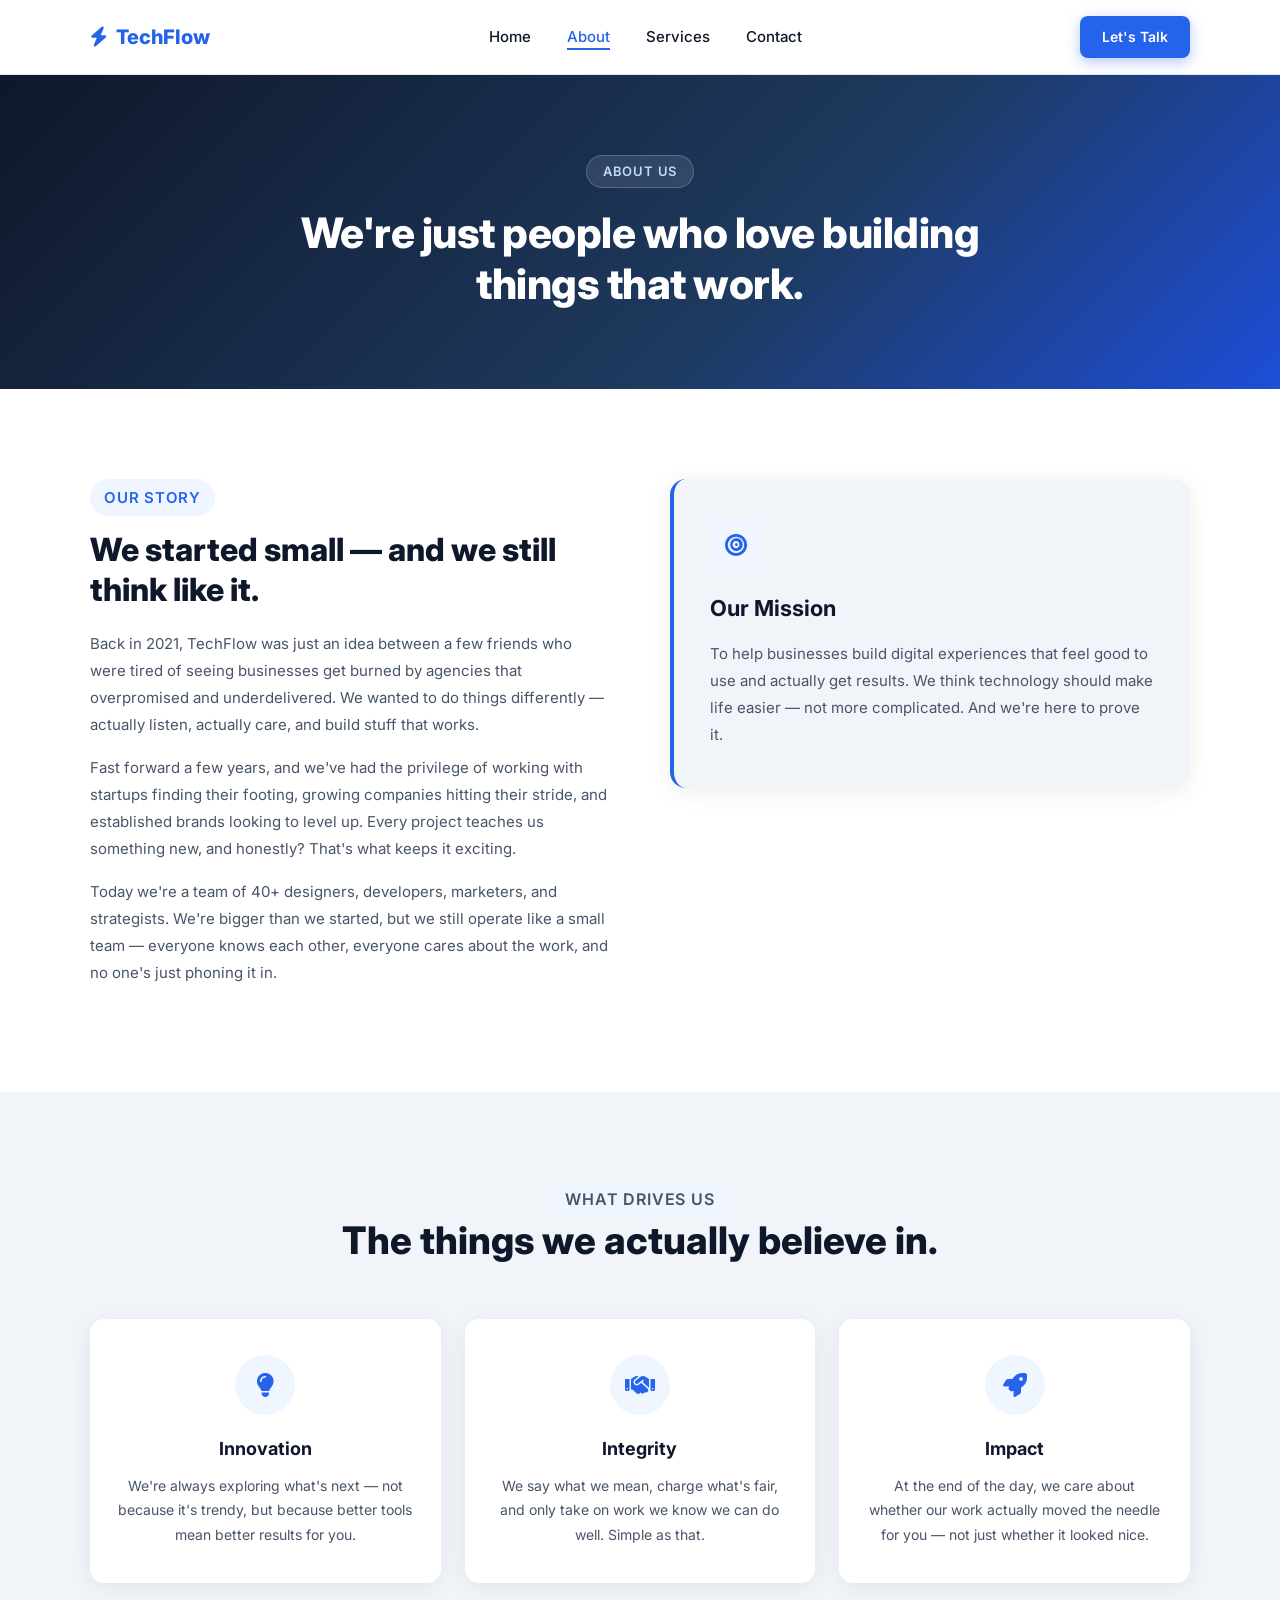
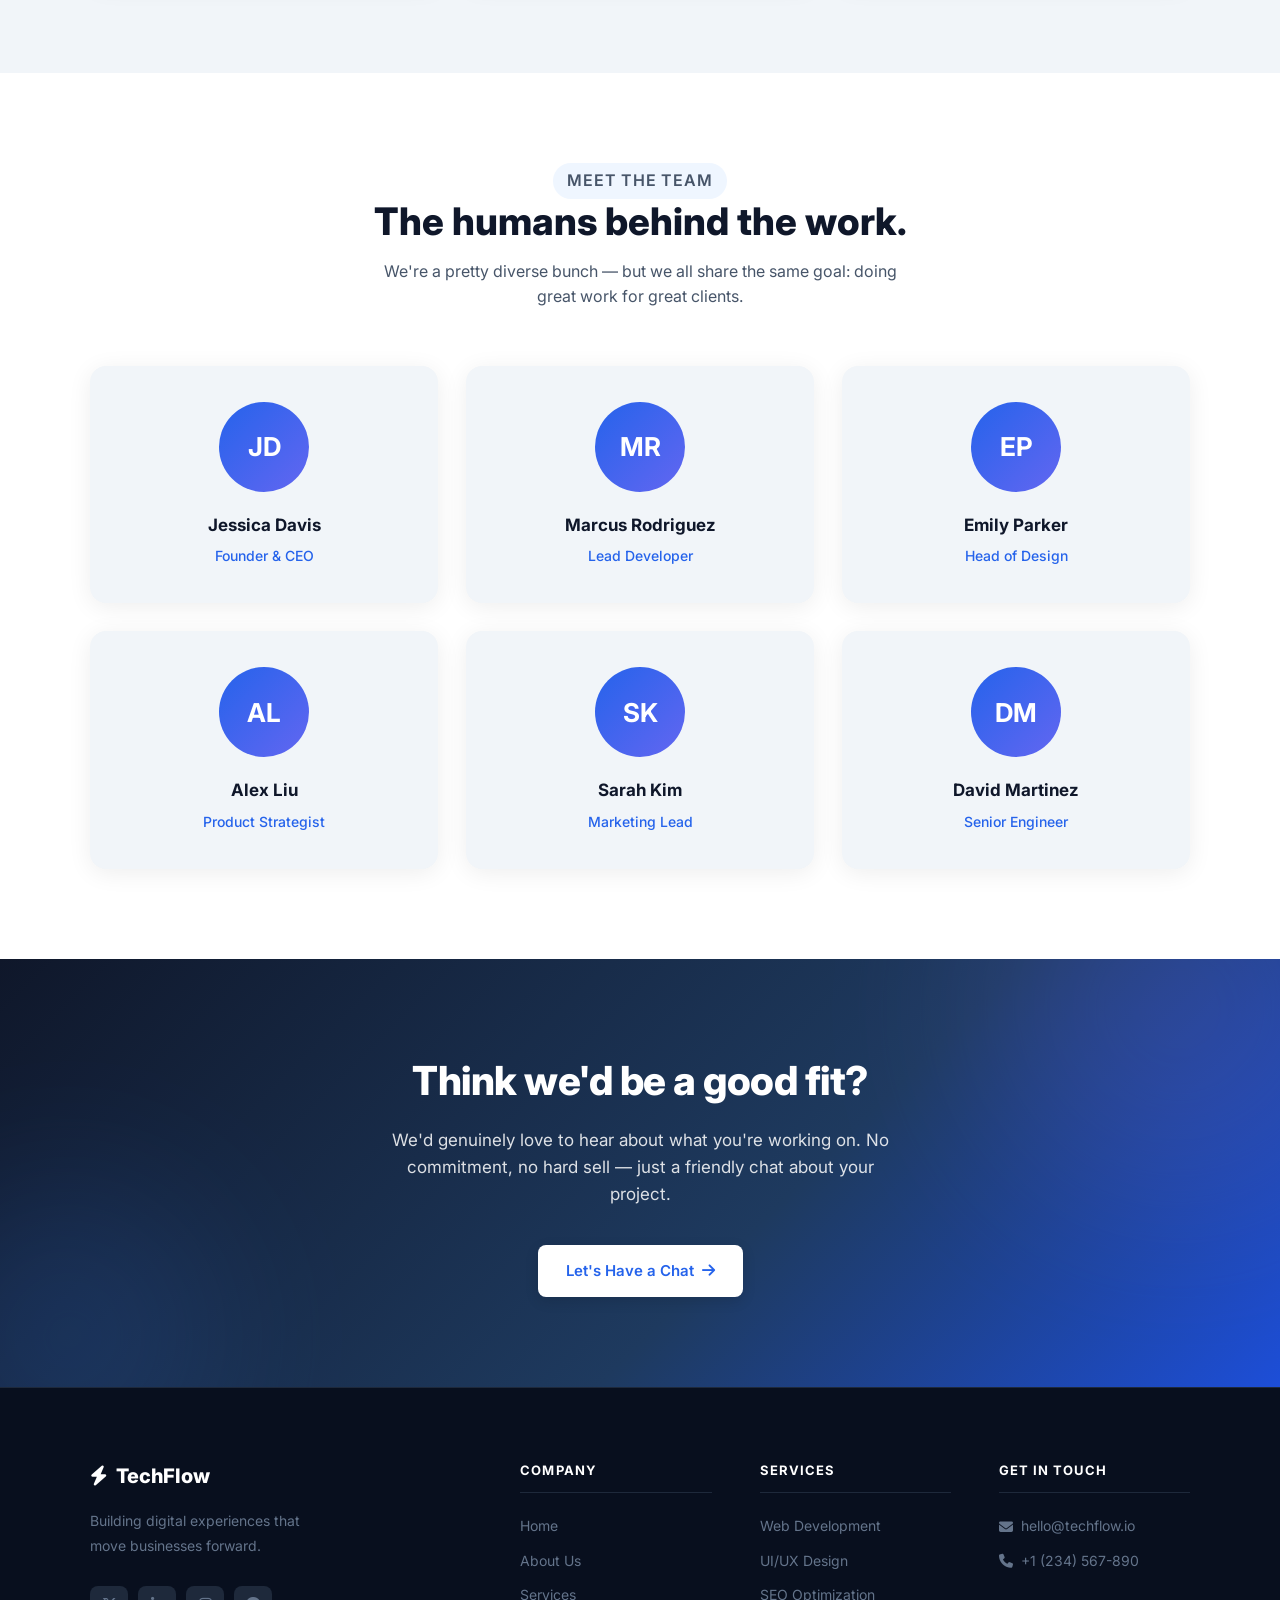
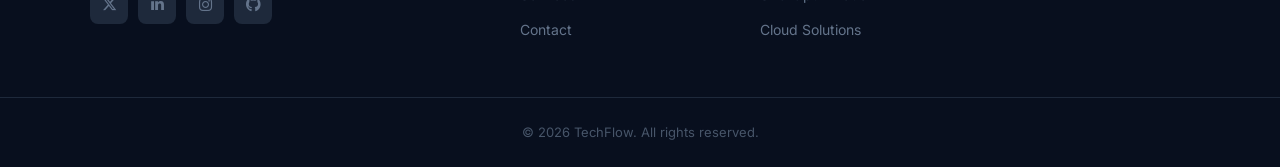
==== about.html @ c0643336 "Initial project upload" ====
<!DOCTYPE html>
<html lang="en">
<head>
  <meta charset="UTF-8" />
  <meta name="viewport" content="width=device-width, initial-scale=1.0" />
  <title>About Us - TechFlow</title>

  <!-- Google Fonts: Inter -->
  <link rel="preconnect" href="https://fonts.googleapis.com" />
  <link href="https://fonts.googleapis.com/css2?family=Inter:wght@400;500;600;700;800&display=swap" rel="stylesheet" />

  <!-- Font Awesome for icons -->
  <link rel="stylesheet" href="https://cdnjs.cloudflare.com/ajax/libs/font-awesome/6.5.0/css/all.min.css" />

  <link rel="stylesheet" href="css/style.css" />
</head>

<body>

  <!-- ===== HEADER / NAVBAR ===== -->
  <header id="header">
    <nav class="navbar container">

      <!-- Logo -->
      <a href="index.html" class="logo">
        <i class="fa-solid fa-bolt"></i> TechFlow
      </a>

      <!-- Desktop nav links -->
      <ul class="nav-links" id="navLinks">
        <li><a href="index.html">Home</a></li>
        <li><a href="about.html" class="active">About</a></li>
        <li><a href="services.html">Services</a></li>
        <li><a href="contact.html">Contact</a></li>
      </ul>

      <!-- Right side: CTA button + hamburger -->
      <div class="nav-right">
        <a href="contact.html" class="btn btn-nav">Let's Talk</a>
        <button class="hamburger" id="hamburger" aria-label="Toggle menu">
          <i class="fa-solid fa-bars" id="hamburgerIcon"></i>
        </button>
      </div>

    </nav>
  </header>


  <section class="page-hero">
    <div class="container">
      <p class="page-hero-label">About Us</p>
      <h1>We're just people who love building things that work.</h1>
    </div>
  </section>


  <!-- ===== STORY & MISSION ===== -->
  <section class="about-story">
    <div class="container story-grid">

      <div class="story-content">
        <p class="section-label">Our Story</p>
        <h2>We started small — and we still think like it.</h2>
        <p>
          Back in 2021, TechFlow was just an idea between a few friends who were tired of seeing businesses 
          get burned by agencies that overpromised and underdelivered. We wanted to do things differently — 
          actually listen, actually care, and build stuff that works.
        </p>
        <p>
          Fast forward a few years, and we've had the privilege of working with startups finding their footing, 
          growing companies hitting their stride, and established brands looking to level up. Every project teaches 
          us something new, and honestly? That's what keeps it exciting.
        </p>
        <p>
          Today we're a team of 40+ designers, developers, marketers, and strategists. We're bigger than we started, 
          but we still operate like a small team — everyone knows each other, everyone cares about the work, and 
          no one's just phoning it in.
        </p>
      </div>

      <div class="mission-card">
        <div class="mission-icon">
          <i class="fa-solid fa-bullseye"></i>
        </div>
        <h3>Our Mission</h3>
        <p>
          To help businesses build digital experiences that feel good to use and actually get results. 
          We think technology should make life easier — not more complicated. And we're here to prove it.
        </p>
      </div>

    </div>
  </section>


  <!-- ===== VALUES ===== -->
  <section class="values">
    <div class="container">

      <div class="section-title">
        <p class="section-label">What Drives Us</p>
        <h2>The things we actually believe in.</h2>
      </div>

      <div class="values-grid">

        <div class="value-card">
          <div class="value-icon">
            <i class="fa-solid fa-lightbulb"></i>
          </div>
          <h3>Innovation</h3>
          <p>We're always exploring what's next — not because it's trendy, but because better tools mean better results for you.</p>
        </div>

        <div class="value-card">
          <div class="value-icon">
            <i class="fa-solid fa-handshake"></i>
          </div>
          <h3>Integrity</h3>
          <p>We say what we mean, charge what's fair, and only take on work we know we can do well. Simple as that.</p>
        </div>

        <div class="value-card">
          <div class="value-icon">
            <i class="fa-solid fa-rocket"></i>
          </div>
          <h3>Impact</h3>
          <p>At the end of the day, we care about whether our work actually moved the needle for you — not just whether it looked nice.</p>
        </div>

      </div>

    </div>
  </section>


  <!-- ===== TEAM MEMBERS ===== -->
  <section class="team">
    <div class="container">

      <div class="section-title">
        <p class="section-label">Meet the Team</p>
        <h2>The humans behind the work.</h2>
        <p>We're a pretty diverse bunch — but we all share the same goal: doing great work for great clients.</p>
      </div>

      <div class="team-grid">

        <div class="team-card">
          <div class="team-photo">JD</div>
          <h3>Jessica Davis</h3>
          <p>Founder & CEO</p>
        </div>

        <div class="team-card">
          <div class="team-photo">MR</div>
          <h3>Marcus Rodriguez</h3>
          <p>Lead Developer</p>
        </div>

        <div class="team-card">
          <div class="team-photo">EP</div>
          <h3>Emily Parker</h3>
          <p>Head of Design</p>
        </div>

        <div class="team-card">
          <div class="team-photo">AL</div>
          <h3>Alex Liu</h3>
          <p>Product Strategist</p>
        </div>

        <div class="team-card">
          <div class="team-photo">SK</div>
          <h3>Sarah Kim</h3>
          <p>Marketing Lead</p>
        </div>

        <div class="team-card">
          <div class="team-photo">DM</div>
          <h3>David Martinez</h3>
          <p>Senior Engineer</p>
        </div>

      </div>

    </div>
  </section>


  <section class="cta">
    <div class="container cta-content">
      <h2>Think we'd be a good fit?</h2>
      <p>We'd genuinely love to hear about what you're working on. No commitment, no hard sell — just a friendly chat about your project.</p>
      <a href="contact.html" class="btn btn-white">Let's Have a Chat <i class="fa-solid fa-arrow-right"></i></a>
    </div>
  </section>


  <!-- ===== FOOTER ===== -->
  <footer>
    <div class="container footer-top">

      <!-- Brand column -->
      <div class="footer-brand">
        <a href="index.html" class="logo logo-white">
          <i class="fa-solid fa-bolt"></i> TechFlow
        </a>
        <p>Building digital experiences that move businesses forward.</p>
        <!-- Social icons -->
        <div class="social-icons">
          <a href="#" aria-label="Twitter"><i class="fa-brands fa-x-twitter"></i></a>
          <a href="#" aria-label="LinkedIn"><i class="fa-brands fa-linkedin-in"></i></a>
          <a href="#" aria-label="Instagram"><i class="fa-brands fa-instagram"></i></a>
          <a href="#" aria-label="GitHub"><i class="fa-brands fa-github"></i></a>
        </div>
      </div>

      <!-- Quick links column -->
      <div class="footer-col">
        <h4>Company</h4>
        <ul class="footer-links">
          <li><a href="index.html">Home</a></li>
          <li><a href="about.html">About Us</a></li>
          <li><a href="services.html">Services</a></li>
          <li><a href="contact.html">Contact</a></li>
        </ul>
      </div>

      <!-- Services column -->
      <div class="footer-col">
        <h4>Services</h4>
        <ul class="footer-links">
          <li><a href="services.html">Web Development</a></li>
          <li><a href="services.html">UI/UX Design</a></li>
          <li><a href="services.html">SEO Optimization</a></li>
          <li><a href="services.html">Cloud Solutions</a></li>
        </ul>
      </div>

      <!-- Contact column -->
      <div class="footer-col">
        <h4>Get in Touch</h4>
        <ul class="footer-links">
          <li><a href="mailto:hello@techflow.io"><i class="fa-solid fa-envelope"></i> hello@techflow.io</a></li>
          <li><a href="tel:+1234567890"><i class="fa-solid fa-phone"></i> +1 (234) 567-890</a></li>
        </ul>
      </div>

    </div>

    <!-- Bottom bar -->
    <div class="footer-bottom">
      <div class="container">
        <p>© 2026 TechFlow. All rights reserved.</p>
      </div>
    </div>
  </footer>


  <script src="js/main.js"></script>
</body>
</html>
---- css/style.css ----
/* ===========================
   CSS VARIABLES
=========================== */
:root {
  --primary:      #2563eb;
  --primary-dark: #1d4ed8;
  --dark:         #0f172a;
  --text:         #475569;
  --light-bg:     #f1f5f9;
  --white:        #ffffff;
  --border:       #e2e8f0;
  --card-shadow:  0 4px 24px rgba(0, 0, 0, 0.07);
}

/* ===========================
   RESET & BASE
=========================== */
* {
  margin: 0;
  padding: 0;
  box-sizing: border-box;
}

html {
  scroll-behavior: smooth;
}

body {
  font-family: 'Inter', sans-serif;
  background-color: var(--white);
  color: var(--text);
  line-height: 1.6;
}

a {
  text-decoration: none;
  color: inherit;
}

ul {
  list-style: none;
}

/* ===========================
   UTILITIES
=========================== */
.container {
  width: 90%;
  max-width: 1100px;
  margin: 0 auto;
}

section {
  padding: 90px 0;
}

/* ---- Buttons ---- */
.btn {
  display: inline-flex;
  align-items: center;
  gap: 8px;
  padding: 14px 28px;
  background-color: var(--primary);
  color: var(--white);
  border-radius: 8px;
  font-size: 15px;
  font-weight: 600;
  transition: background-color 0.25s, transform 0.2s, box-shadow 0.25s;
  box-shadow: 0 4px 14px rgba(37, 99, 235, 0.35);
}

.btn:hover {
  background-color: var(--primary-dark);
  transform: translateY(-2px);
  box-shadow: 0 6px 20px rgba(37, 99, 235, 0.45);
}

/* Outline button — transparent with a border */
.btn-outline {
  background-color: transparent;
  color: var(--white);
  border: 2px solid rgba(255, 255, 255, 0.4);
  box-shadow: none;
}

.btn-outline:hover {
  background-color: rgba(255, 255, 255, 0.1);
  border-color: var(--white);
  box-shadow: none;
}

/* White button — used on coloured backgrounds */
.btn-white {
  background-color: var(--white);
  color: var(--primary);
  box-shadow: 0 4px 14px rgba(0, 0, 0, 0.12);
}

.btn-white:hover {
  background-color: #e0eaff;
  box-shadow: 0 6px 20px rgba(0, 0, 0, 0.15);
}

/* Small nav CTA button */
.btn-nav {
  padding: 10px 22px;
  font-size: 14px;
}

/* ---- Section title block ---- */
.section-title {
  text-align: center;
  margin-bottom: 56px;
}

/* Small coloured label above the heading */
.section-label {
  display: inline-block;
  background-color: #eff6ff;
  color: var(--primary);
  font-size: 13px;
  font-weight: 600;
  letter-spacing: 0.05em;
  text-transform: uppercase;
  padding: 5px 14px;
  border-radius: 20px;
  margin-bottom: 14px;
}

.section-title h2 {
  font-size: 38px;
  font-weight: 800;
  color: var(--dark);
  line-height: 1.2;
  margin-bottom: 14px;
}

.section-title p {
  font-size: 16px;
  max-width: 520px;
  margin: 0 auto;
  color: var(--text);
}


/* ===========================
   HEADER & NAVBAR
=========================== */
#header {
  background-color: var(--white);
  border-bottom: 1px solid var(--border);
  position: sticky;
  top: 0;
  z-index: 100;
  /* Subtle shadow that appears on scroll via JS */
  transition: box-shadow 0.3s;
}

#header.scrolled {
  box-shadow: 0 4px 20px rgba(0, 0, 0, 0.08);
}

.navbar {
  display: flex;
  justify-content: space-between;
  align-items: center;
  padding: 16px 0;
}

/* Logo */
.logo {
  font-size: 20px;
  font-weight: 800;
  color: var(--primary);
  display: flex;
  align-items: center;
  gap: 8px;
}

/* Desktop nav links */
.nav-links {
  display: flex;
  gap: 36px;
}

.nav-links a {
  font-size: 15px;
  font-weight: 500;
  color: var(--dark);
  position: relative;
  transition: color 0.2s;
}

/* Underline that slides in on hover */
.nav-links a::after {
  content: '';
  position: absolute;
  bottom: -4px;
  left: 0;
  width: 0;
  height: 2px;
  background-color: var(--primary);
  transition: width 0.25s;
}

.nav-links a:hover::after,
.nav-links a.active::after {
  width: 100%;
}

.nav-links a:hover,
.nav-links a.active {
  color: var(--primary);
}

/* Right side of navbar */
.nav-right {
  display: flex;
  align-items: center;
  gap: 16px;
}

/* Hamburger — hidden on desktop, shown on mobile via media query */
.hamburger {
  display: none;
  background: none;
  border: 1px solid var(--border);
  border-radius: 6px;
  padding: 6px 10px;
  font-size: 20px;
  cursor: pointer;
  color: var(--dark);
  transition: background-color 0.2s;
}

.hamburger:hover {
  background-color: var(--light-bg);
}


/* ===========================
   HERO SECTION
=========================== */
.hero {
  background: linear-gradient(135deg, #0f172a 0%, #1e3a5f 60%, #1d4ed8 100%);
  color: var(--white);
  padding: 110px 0 120px;
  position: relative;
  overflow: hidden; /* Keeps the blobs from causing scrollbars */
}

/* Decorative blurred circles in the background */
.hero-blob {
  position: absolute;
  border-radius: 50%;
  filter: blur(80px);
  opacity: 0.25;
  pointer-events: none; /* Can't be clicked */
}

.blob-1 {
  width: 500px;
  height: 500px;
  background: #3b82f6;
  top: -150px;
  right: -100px;
}

.blob-2 {
  width: 350px;
  height: 350px;
  background: #6366f1;
  bottom: -100px;
  left: -80px;
}

.hero-content {
  position: relative; /* Sits above the blobs */
  max-width: 680px;
}

/* Small pill tag above the heading */
.hero-tag {
  display: inline-flex;
  align-items: center;
  gap: 8px;
  background-color: rgba(255, 255, 255, 0.1);
  border: 1px solid rgba(255, 255, 255, 0.2);
  color: #bfdbfe;
  font-size: 13px;
  font-weight: 500;
  padding: 6px 16px;
  border-radius: 20px;
  margin-bottom: 24px;
}

.hero-content h1 {
  font-size: 54px;
  font-weight: 800;
  line-height: 1.15;
  margin-bottom: 20px;
  letter-spacing: -1px;
}

/* Gradient highlight on the key word */
.hero-content h1 span {
  background: linear-gradient(90deg, #60a5fa, #a78bfa);
  -webkit-background-clip: text;
  -webkit-text-fill-color: transparent;
  background-clip: text;
}

.hero-content p {
  font-size: 18px;
  color: #94a3b8;
  margin-bottom: 40px;
  line-height: 1.75;
  max-width: 560px;
}

/* Two buttons side by side */
.hero-buttons {
  display: flex;
  gap: 16px;
  flex-wrap: wrap; /* Wraps on very small screens */
}


/* ===========================
   STATS BAR
=========================== */
.stats-bar {
  background-color: var(--white);
  border-bottom: 1px solid var(--border);
  padding: 40px 0;
}

.stats-grid {
  display: flex;
  justify-content: center;
  align-items: center;
  gap: 0;
  flex-wrap: wrap;
}

.stat-item {
  display: flex;
  flex-direction: column;
  align-items: center;
  padding: 0 48px;
}

.stat-item strong {
  font-size: 36px;
  font-weight: 800;
  color: var(--primary);
  line-height: 1;
}

.stat-item span {
  font-size: 14px;
  color: var(--text);
  margin-top: 4px;
}

/* Vertical divider between stats */
.stat-divider {
  width: 1px;
  height: 48px;
  background-color: var(--border);
}


/* ===========================
   WHAT WE DO (SERVICES)
=========================== */
.services {
  background-color: var(--light-bg);
}

/* 4-column grid */
.cards-grid {
  display: grid;
  grid-template-columns: repeat(4, 1fr);
  gap: 24px;
}

.card {
  background-color: var(--white);
  padding: 32px 26px;
  border-radius: 14px;
  box-shadow: var(--card-shadow);
  border-top: 3px solid transparent; /* Coloured top border appears on hover */
  transition: transform 0.3s, border-color 0.3s, box-shadow 0.3s;
}

.card:hover {
  transform: translateY(-8px);
  border-top-color: var(--primary);
  box-shadow: 0 12px 32px rgba(0, 0, 0, 0.1);
}

/* Icon box */
.card-icon {
  width: 52px;
  height: 52px;
  background-color: #eff6ff;
  color: var(--primary);
  border-radius: 12px;
  display: flex;
  align-items: center;
  justify-content: center;
  font-size: 20px;
  margin-bottom: 20px;
  transition: background-color 0.3s;
}

.card:hover .card-icon {
  background-color: var(--primary);
  color: var(--white);
}

.card h3 {
  font-size: 17px;
  font-weight: 700;
  color: var(--dark);
  margin-bottom: 10px;
}

.card p {
  font-size: 14px;
  line-height: 1.75;
  margin-bottom: 20px;
}

/* "Learn more" link at the bottom of each card */
.card-link {
  font-size: 14px;
  font-weight: 600;
  color: var(--primary);
  display: inline-flex;
  align-items: center;
  gap: 6px;
  transition: gap 0.2s;
}

.card-link:hover {
  gap: 10px; /* Arrow slides right on hover */
}


/* ===========================
   TESTIMONIALS
=========================== */
.testimonials {
  background-color: var(--white);
}

/* 2-column grid */
.testimonials-grid {
  display: grid;
  grid-template-columns: repeat(2, 1fr);
  gap: 28px;
}

.testimonial-card {
  background-color: var(--light-bg);
  padding: 36px;
  border-radius: 14px;
  box-shadow: var(--card-shadow);
  border-left: 4px solid var(--primary); /* Blue left accent bar */
  transition: transform 0.3s;
}

.testimonial-card:hover {
  transform: translateY(-4px);
}

/* Gold star row */
.stars {
  color: #f59e0b;
  font-size: 14px;
  margin-bottom: 16px;
  display: flex;
  gap: 3px;
}

.testimonial-card p {
  font-size: 15px;
  line-height: 1.8;
  margin-bottom: 24px;
  font-style: italic;
  color: var(--dark);
}

/* Author row: avatar + name/role */
.testimonial-author {
  display: flex;
  align-items: center;
  gap: 14px;
}

/* Initials circle */
.author-avatar {
  width: 44px;
  height: 44px;
  background: linear-gradient(135deg, var(--primary), #6366f1);
  color: var(--white);
  border-radius: 50%;
  display: flex;
  align-items: center;
  justify-content: center;
  font-size: 14px;
  font-weight: 700;
  flex-shrink: 0;
}

.testimonial-author strong {
  display: block;
  font-size: 15px;
  color: var(--dark);
}

.testimonial-author span {
  font-size: 13px;
  color: var(--text);
}


/* ===========================
   CTA SECTION
=========================== */
.cta {
  background: linear-gradient(135deg, #0f172a 0%, #1e3a5f 60%, #1d4ed8 100%);
  color: var(--white);
  text-align: center;
  position: relative;
  overflow: hidden;
}

/* Decorative blobs — same technique as the hero */
.cta::before {
  content: '';
  position: absolute;
  width: 400px;
  height: 400px;
  background: #6366f1;
  border-radius: 50%;
  filter: blur(90px);
  opacity: 0.2;
  top: -150px;
  right: -100px;
  pointer-events: none;
}

.cta::after {
  content: '';
  position: absolute;
  width: 300px;
  height: 300px;
  background: #3b82f6;
  border-radius: 50%;
  filter: blur(80px);
  opacity: 0.15;
  bottom: -100px;
  left: -80px;
  pointer-events: none;
}

/* Content sits above the blobs */
.cta-content {
  position: relative;
  z-index: 1;
}

.cta-content h2 {
  font-size: 40px;
  font-weight: 800;
  margin-bottom: 14px;
  letter-spacing: -0.5px;
}

.cta-content p {
  font-size: 17px;
  margin-bottom: 36px;
  opacity: 0.85;
  max-width: 500px;
  margin-left: auto;
  margin-right: auto;
}


/* ===========================
   FOOTER
=========================== */
footer {
  background-color: #080f1e; /* Slightly deeper than --dark for contrast */
  color: #94a3b8;
  border-top: 1px solid #1e293b;
}

/* Top section: 4 columns */
.footer-top {
  display: grid;
  grid-template-columns: 2fr 1fr 1fr 1fr;
  gap: 48px;
  padding: 72px 0 56px;
}

/* White logo in footer */
.logo-white {
  color: var(--white);
  margin-bottom: 16px;
  display: inline-flex;
}

.footer-brand p {
  font-size: 14px;
  line-height: 1.8;
  max-width: 240px;
  margin-bottom: 28px;
  color: #64748b;
}

/* Social icons row */
.social-icons {
  display: flex;
  gap: 10px;
}

.social-icons a {
  width: 38px;
  height: 38px;
  background-color: #1e293b;
  color: #64748b;
  border-radius: 8px;
  display: flex;
  align-items: center;
  justify-content: center;
  font-size: 15px;
  transition: background-color 0.25s, color 0.25s, transform 0.2s;
}

.social-icons a:hover {
  background-color: var(--primary);
  color: var(--white);
  transform: translateY(-3px);
}

/* Footer column heading */
.footer-col h4 {
  color: var(--white);
  font-size: 13px;
  font-weight: 700;
  text-transform: uppercase;
  letter-spacing: 0.08em;
  margin-bottom: 22px;
  padding-bottom: 12px;
  border-bottom: 1px solid #1e293b; /* Subtle underline under each heading */
}

/* Footer nav links */
.footer-links {
  display: flex;
  flex-direction: column;
  gap: 12px;
}

.footer-links a {
  font-size: 14px;
  color: #64748b;
  display: flex;
  align-items: center;
  gap: 8px;
  transition: color 0.2s, gap 0.2s;
}

.footer-links a:hover {
  color: var(--white);
  gap: 12px; /* Slight nudge on hover for icon links */
}

/* Bottom copyright bar */
.footer-bottom {
  border-top: 1px solid #1e293b;
  padding: 24px 0;
  font-size: 13px;
  text-align: center;
  color: #475569;
}


/* ===========================
   RESPONSIVE — TABLET (max 900px)
=========================== */
@media (max-width: 900px) {

  .hero-content h1 {
    font-size: 42px;
  }

  /* 2 columns for service cards */
  .cards-grid {
    grid-template-columns: repeat(2, 1fr);
  }

  /* 2 columns for footer */
  .footer-top {
    grid-template-columns: 1fr 1fr;
  }

}


/* ===========================
   RESPONSIVE — MOBILE (max 768px)
   Hamburger appears, nav links collapse
=========================== */
@media (max-width: 768px) {

  /* Hide desktop nav links by default */
  .nav-links {
    display: none;
    flex-direction: column;
    gap: 20px;
    position: absolute;
    top: 61px;
    left: 0;
    width: 100%;
    background-color: var(--white);
    padding: 28px 5%;
    border-bottom: 1px solid var(--border);
    box-shadow: 0 8px 20px rgba(0, 0, 0, 0.08);
    z-index: 99;
  }

  /* JS adds this class to open the menu */
  .nav-links.open {
    display: flex;
  }

  /* Show hamburger button */
  .hamburger {
    display: block;
  }

  /* Hide the "Let's Talk" CTA button — hamburger replaces it */
  .btn-nav {
    display: none;
  }

  .hero {
    padding: 80px 0 90px;
  }

  .hero-content h1 {
    font-size: 34px;
  }

  .hero-content p {
    font-size: 16px;
  }

  .section-title h2 {
    font-size: 28px;
  }

  /* Single column cards */
  .cards-grid {
    grid-template-columns: 1fr;
  }

  /* Single column testimonials */
  .testimonials-grid {
    grid-template-columns: 1fr;
  }

  /* Single column footer */
  .footer-top {
    grid-template-columns: 1fr;
    gap: 32px;
  }

  .footer-brand p {
    max-width: 100%;
  }

  .cta-content h2 {
    font-size: 28px;
  }

  /* Stack stats vertically */
  .stats-grid {
    flex-direction: column;
    gap: 24px;
  }

  .stat-divider {
    display: none;
  }

}


/* ===========================
   PAGE HERO (used on About, Services, Contact)
   Smaller banner — not full screen like home
=========================== */
.page-hero {
  background: linear-gradient(135deg, #0f172a 0%, #1e3a5f 60%, #1d4ed8 100%);
  color: var(--white);
  padding: 80px 0;
  text-align: center;
}

.page-hero-label {
  display: inline-block;
  background-color: rgba(255, 255, 255, 0.1);
  border: 1px solid rgba(255, 255, 255, 0.2);
  color: #bfdbfe;
  font-size: 13px;
  font-weight: 600;
  letter-spacing: 0.06em;
  text-transform: uppercase;
  padding: 5px 16px;
  border-radius: 20px;
  margin-bottom: 20px;
}

.page-hero h1 {
  font-size: 42px;
  font-weight: 800;
  line-height: 1.2;
  max-width: 680px;
  margin: 0 auto;
  letter-spacing: -0.5px;
}


/* ===========================
   STORY & MISSION SECTION
=========================== */
.about-story {
  background-color: var(--white);
}

/* Two columns: story text on left, mission card on right */
.story-grid {
  display: grid;
  grid-template-columns: 1fr 1fr;
  gap: 60px;
  align-items: start;
}

.story-content .section-label {
  margin-bottom: 14px;
}

.story-content h2 {
  font-size: 32px;
  font-weight: 800;
  color: var(--dark);
  line-height: 1.25;
  margin-bottom: 20px;
}

/* Each paragraph in the story has spacing below it */
.story-content p {
  font-size: 15px;
  line-height: 1.8;
  margin-bottom: 16px;
}

/* Mission card — styled box on the right */
.mission-card {
  background-color: var(--light-bg);
  border-radius: 16px;
  padding: 40px 36px;
  border-left: 4px solid var(--primary);
  box-shadow: var(--card-shadow);
}

.mission-icon {
  width: 52px;
  height: 52px;
  background-color: #eff6ff;
  color: var(--primary);
  border-radius: 12px;
  display: flex;
  align-items: center;
  justify-content: center;
  font-size: 22px;
  margin-bottom: 20px;
}

.mission-card h3 {
  font-size: 22px;
  font-weight: 700;
  color: var(--dark);
  margin-bottom: 14px;
}

.mission-card p {
  font-size: 15px;
  line-height: 1.8;
}


/* ===========================
   VALUES SECTION
=========================== */
.values {
  background-color: var(--light-bg);
}

/* 3 equal columns */
.values-grid {
  display: grid;
  grid-template-columns: repeat(3, 1fr);
  gap: 24px;
}

.value-card {
  background-color: var(--white);
  padding: 36px 28px;
  border-radius: 14px;
  box-shadow: var(--card-shadow);
  text-align: center;
  transition: transform 0.3s;
}

.value-card:hover {
  transform: translateY(-6px);
}

.value-icon {
  width: 60px;
  height: 60px;
  background-color: #eff6ff;
  color: var(--primary);
  border-radius: 50%;
  display: flex;
  align-items: center;
  justify-content: center;
  font-size: 24px;
  margin: 0 auto 20px;
}

.value-card h3 {
  font-size: 18px;
  font-weight: 700;
  color: var(--dark);
  margin-bottom: 10px;
}

.value-card p {
  font-size: 14px;
  line-height: 1.75;
}


/* ===========================
   TEAM SECTION
=========================== */
.team {
  background-color: var(--white);
}

/* 3-column grid for team cards */
.team-grid {
  display: grid;
  grid-template-columns: repeat(3, 1fr);
  gap: 28px;
}

.team-card {
  background-color: var(--light-bg);
  border-radius: 16px;
  padding: 36px 24px;
  text-align: center;
  box-shadow: var(--card-shadow);
  transition: transform 0.3s, box-shadow 0.3s;
}

.team-card:hover {
  transform: translateY(-6px);
  box-shadow: 0 12px 32px rgba(0, 0, 0, 0.1);
}

/* Photo placeholder — coloured circle with initials */
.team-photo {
  width: 90px;
  height: 90px;
  background: linear-gradient(135deg, var(--primary), #6366f1);
  color: var(--white);
  border-radius: 50%;
  display: flex;
  align-items: center;
  justify-content: center;
  font-size: 26px;
  font-weight: 700;
  margin: 0 auto 20px;
}

.team-card h3 {
  font-size: 17px;
  font-weight: 700;
  color: var(--dark);
  margin-bottom: 6px;
}

/* Role text below the name */
.team-card p {
  font-size: 14px;
  color: var(--primary);
  font-weight: 500;
}


/* ===========================
   ABOUT PAGE — RESPONSIVE
=========================== */
@media (max-width: 900px) {

  /* Stack story and mission vertically */
  .story-grid {
    grid-template-columns: 1fr;
    gap: 36px;
  }

  /* 2 columns for team on tablet */
  .team-grid {
    grid-template-columns: repeat(2, 1fr);
  }

}

@media (max-width: 768px) {

  .page-hero h1 {
    font-size: 28px;
  }

  /* Single column values */
  .values-grid {
    grid-template-columns: 1fr;
  }

  /* Single column team */
  .team-grid {
    grid-template-columns: 1fr;
  }

}


/* ===========================
   SERVICES PAGE
=========================== */
.services-detail {
  background-color: var(--light-bg);
}

/* 2x2 grid for the 4 service cards */
.services-detail-grid {
  display: grid;
  grid-template-columns: repeat(2, 1fr);
  gap: 28px;
}

/* Each service card */
.service-card {
  background-color: var(--white);
  border-radius: 16px;
  padding: 40px 36px;
  box-shadow: var(--card-shadow);
  border-top: 3px solid transparent;
  transition: transform 0.3s, border-color 0.3s, box-shadow 0.3s;
  display: flex;
  flex-direction: column; /* Stacks content so button sits at the bottom */
}

.service-card:hover {
  transform: translateY(-6px);
  border-top-color: var(--primary);
  box-shadow: 0 12px 32px rgba(0, 0, 0, 0.1);
}

/* Large icon box at the top of each card */
.service-card-icon {
  width: 60px;
  height: 60px;
  background-color: #eff6ff;
  color: var(--primary);
  border-radius: 14px;
  display: flex;
  align-items: center;
  justify-content: center;
  font-size: 24px;
  margin-bottom: 22px;
  transition: background-color 0.3s, color 0.3s;
}

.service-card:hover .service-card-icon {
  background-color: var(--primary);
  color: var(--white);
}

.service-card h3 {
  font-size: 20px;
  font-weight: 700;
  color: var(--dark);
  margin-bottom: 12px;
}

.service-card > p {
  font-size: 15px;
  line-height: 1.8;
  margin-bottom: 24px;
}

/* Bullet feature list inside each card */
.service-features {
  list-style: none;
  margin-bottom: 28px;
  display: flex;
  flex-direction: column;
  gap: 10px;
  /* flex-grow pushes the button to the bottom of the card */
  flex-grow: 1;
}

.service-features li {
  font-size: 14px;
  color: var(--text);
  display: flex;
  align-items: center;
  gap: 10px;
}

/* Green tick icon */
.service-features li i {
  color: #22c55e;
  font-size: 13px;
  flex-shrink: 0;
}

/* Dark outline button variant for service cards */
.btn-outline-dark {
  background-color: transparent;
  color: var(--dark);
  border: 2px solid var(--border);
  box-shadow: none;
  align-self: flex-start; /* Don't stretch full width */
}

.btn-outline-dark:hover {
  background-color: var(--primary);
  color: var(--white);
  border-color: var(--primary);
  box-shadow: 0 4px 14px rgba(37, 99, 235, 0.3);
}


/* ===========================
   WHY CHOOSE US
=========================== */
.why-us {
  background-color: var(--white);
}

/* 3 equal columns */
.why-grid {
  display: grid;
  grid-template-columns: repeat(3, 1fr);
  gap: 24px;
}

.why-card {
  background-color: var(--light-bg);
  border-radius: 14px;
  padding: 36px 28px;
  text-align: center;
  box-shadow: var(--card-shadow);
  transition: transform 0.3s;
}

.why-card:hover {
  transform: translateY(-6px);
}

.why-icon {
  width: 58px;
  height: 58px;
  background-color: #eff6ff;
  color: var(--primary);
  border-radius: 50%;
  display: flex;
  align-items: center;
  justify-content: center;
  font-size: 22px;
  margin: 0 auto 18px;
}

.why-card h3 {
  font-size: 17px;
  font-weight: 700;
  color: var(--dark);
  margin-bottom: 10px;
}

.why-card p {
  font-size: 14px;
  line-height: 1.75;
}


/* ===========================
   MODAL
=========================== */

/* Dark semi-transparent overlay behind the modal */
.modal-overlay {
  position: fixed;       /* Stays in place when you scroll */
  top: 0;
  left: 0;
  width: 100%;
  height: 100%;
  background-color: rgba(0, 0, 0, 0.55);
  display: flex;
  align-items: center;
  justify-content: center;
  z-index: 200;
  padding: 20px;
  /* Hidden by default — JS toggles this */
  opacity: 0;
  visibility: hidden;
  transition: opacity 0.3s, visibility 0.3s;
}

/* When JS adds the 'active' class, the modal becomes visible */
.modal-overlay.active {
  opacity: 1;
  visibility: visible;
}

/* The white modal box */
.modal-box {
  background-color: var(--white);
  border-radius: 18px;
  padding: 48px 44px;
  max-width: 580px;
  width: 100%;
  position: relative;
  /* Slides up slightly when opening */
  transform: translateY(20px);
  transition: transform 0.3s;
  box-shadow: 0 20px 60px rgba(0, 0, 0, 0.2);
}

.modal-overlay.active .modal-box {
  transform: translateY(0);
}

/* X close button in the top-right corner */
.modal-close {
  position: absolute;
  top: 18px;
  right: 18px;
  background: var(--light-bg);
  border: none;
  width: 36px;
  height: 36px;
  border-radius: 8px;
  font-size: 16px;
  cursor: pointer;
  color: var(--dark);
  display: flex;
  align-items: center;
  justify-content: center;
  transition: background-color 0.2s;
}

.modal-close:hover {
  background-color: #fee2e2;
  color: #dc2626;
}

/* Icon + title row at the top of the modal */
.modal-header {
  display: flex;
  align-items: center;
  gap: 16px;
  margin-bottom: 20px;
}

.modal-icon {
  width: 52px;
  height: 52px;
  background-color: #eff6ff;
  color: var(--primary);
  border-radius: 12px;
  display: flex;
  align-items: center;
  justify-content: center;
  font-size: 22px;
  flex-shrink: 0;
}

.modal-box h2 {
  font-size: 22px;
  font-weight: 800;
  color: var(--dark);
}

/* Body paragraph */
.modal-box p {
  font-size: 15px;
  line-height: 1.85;
  color: var(--text);
  margin-bottom: 28px;
}


/* ===========================
   SERVICES PAGE — RESPONSIVE
=========================== */
@media (max-width: 900px) {

  /* Stack service cards to single column on tablet */
  .services-detail-grid {
    grid-template-columns: 1fr;
  }

}

@media (max-width: 768px) {

  /* Single column why cards */
  .why-grid {
    grid-template-columns: 1fr;
  }

  /* Tighter modal padding on mobile */
  .modal-box {
    padding: 36px 24px;
  }

}


/* ===========================
   CONTACT PAGE
=========================== */
.contact-section {
  background-color: var(--light-bg);
}

/* Two columns: info on left, form on right */
.contact-grid {
  display: grid;
  grid-template-columns: 1fr 1.4fr;
  gap: 60px;
  align-items: start;
}


/* ---- Left side: contact info ---- */
.contact-info h2 {
  font-size: 28px;
  font-weight: 800;
  color: var(--dark);
  margin-bottom: 14px;
  line-height: 1.3;
}

.contact-info > p {
  font-size: 15px;
  line-height: 1.8;
  margin-bottom: 36px;
}

/* Three info cards stacked vertically */
.info-cards {
  display: flex;
  flex-direction: column;
  gap: 16px;
  margin-bottom: 36px;
}

.info-card {
  display: flex;
  align-items: center;
  gap: 16px;
  background-color: var(--white);
  padding: 20px 22px;
  border-radius: 12px;
  box-shadow: var(--card-shadow);
  transition: transform 0.2s;
}

.info-card:hover {
  transform: translateX(4px);
}

/* Icon circle */
.info-icon {
  width: 46px;
  height: 46px;
  background-color: #eff6ff;
  color: var(--primary);
  border-radius: 10px;
  display: flex;
  align-items: center;
  justify-content: center;
  font-size: 18px;
  flex-shrink: 0;
}

.info-card h4 {
  font-size: 13px;
  font-weight: 600;
  color: var(--text);
  text-transform: uppercase;
  letter-spacing: 0.05em;
  margin-bottom: 4px;
}

.info-card a,
.info-card span {
  font-size: 15px;
  color: var(--dark);
  font-weight: 500;
  transition: color 0.2s;
}

.info-card a:hover {
  color: var(--primary);
}

/* Social row below info cards */
.contact-social p {
  font-size: 13px;
  color: var(--text);
  margin-bottom: 12px;
  font-weight: 500;
}


/* ---- Right side: form ---- */
.contact-form-wrap {
  background-color: var(--white);
  border-radius: 18px;
  padding: 48px 44px;
  box-shadow: var(--card-shadow);
}

/* Name + Email sit side by side */
.form-row {
  display: grid;
  grid-template-columns: 1fr 1fr;
  gap: 20px;
}

/* Each label + input group */
.form-group {
  display: flex;
  flex-direction: column;
  margin-bottom: 22px;
}

.form-group label {
  font-size: 14px;
  font-weight: 600;
  color: var(--dark);
  margin-bottom: 8px;
}

/* Input and textarea share the same style */
.form-group input,
.form-group textarea {
  padding: 13px 16px;
  border: 1.5px solid var(--border);
  border-radius: 8px;
  font-size: 15px;
  font-family: 'Inter', sans-serif;
  color: var(--dark);
  background-color: var(--light-bg);
  transition: border-color 0.2s, box-shadow 0.2s;
  outline: none;
  resize: vertical; /* Only textarea can be resized vertically */
}

/* Blue border + glow when focused */
.form-group input:focus,
.form-group textarea:focus {
  border-color: var(--primary);
  box-shadow: 0 0 0 3px rgba(37, 99, 235, 0.1);
  background-color: var(--white);
}

/* Red border when field has an error */
.form-group input.error,
.form-group textarea.error {
  border-color: #ef4444;
  box-shadow: 0 0 0 3px rgba(239, 68, 68, 0.1);
}

/* Error message text below the field */
.error-msg {
  font-size: 13px;
  color: #ef4444;
  margin-top: 6px;
  min-height: 18px; /* Stops layout jumping when message appears */
  font-weight: 500;
}

/* Full-width submit button */
.btn-submit {
  width: 100%;
  justify-content: center;
  padding: 15px;
  font-size: 16px;
  margin-top: 4px;
}


/* ---- Success message (hidden by default) ---- */
.form-success {
  display: none; /* JS changes this to 'flex' after submit */
  flex-direction: column;
  align-items: center;
  text-align: center;
  padding: 40px 20px;
}

.success-icon {
  font-size: 56px;
  color: #22c55e;
  margin-bottom: 20px;
}

.form-success h3 {
  font-size: 24px;
  font-weight: 800;
  color: var(--dark);
  margin-bottom: 10px;
}

.form-success p {
  font-size: 15px;
  color: var(--text);
  line-height: 1.7;
}


/* ===========================
   CONTACT PAGE — RESPONSIVE
=========================== */
@media (max-width: 900px) {

  /* Stack info and form vertically */
  .contact-grid {
    grid-template-columns: 1fr;
    gap: 40px;
  }

}

@media (max-width: 768px) {

  /* Stack name + email fields vertically */
  .form-row {
    grid-template-columns: 1fr;
  }

  .contact-form-wrap {
    padding: 32px 24px;
  }

}
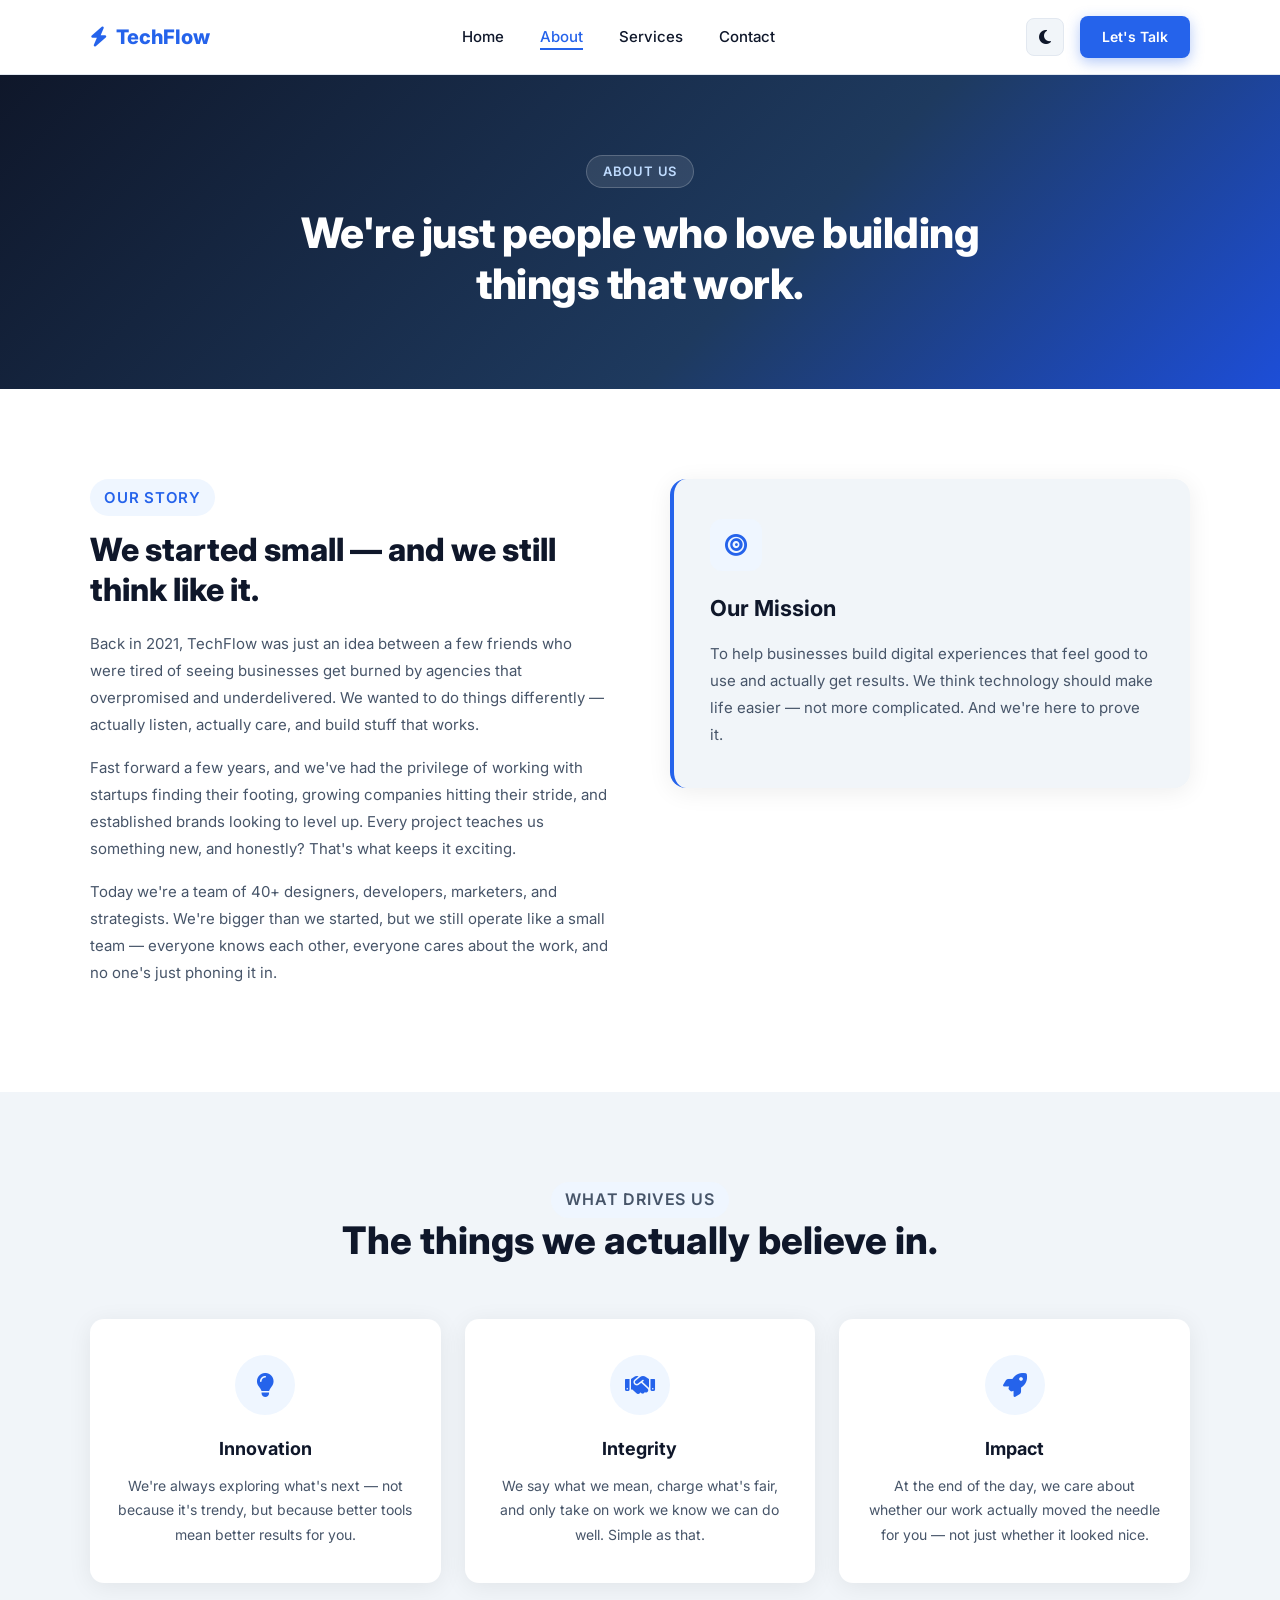
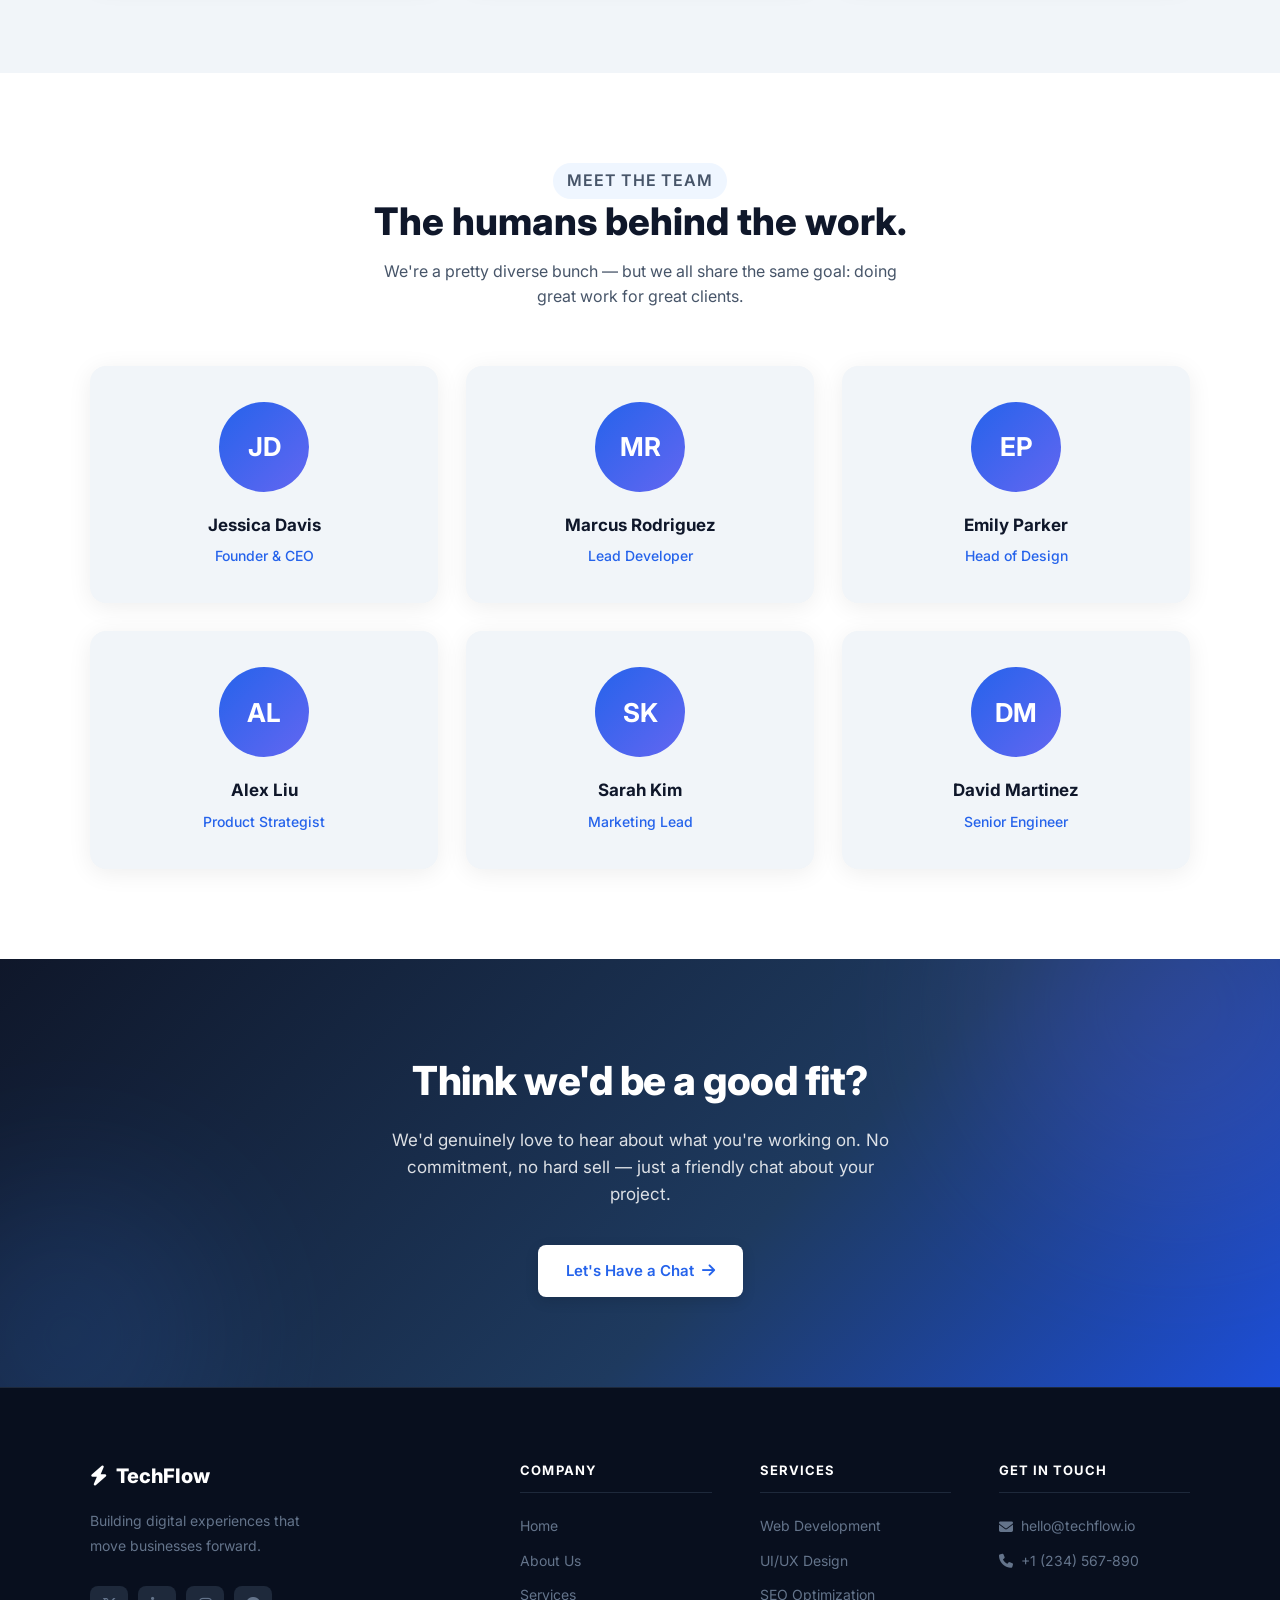
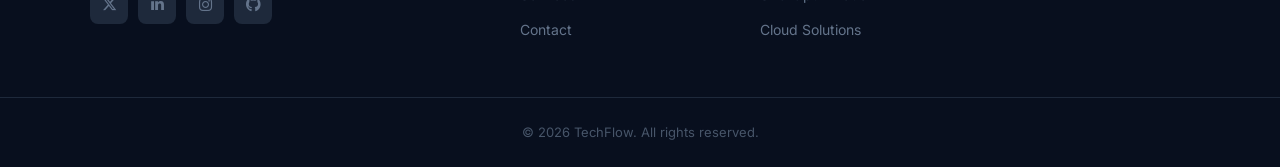
==== commit 90918b11: "added bonus features" ====
--- a/about.html
+++ b/about.html
@@ -16,6 +16,18 @@
 </head>
 
 <body>
+
+  <!-- ===== LOADING SCREEN ===== -->
+  <div class="loader" id="loader">
+    <div class="loader-logo">
+      <i class="fa-solid fa-bolt"></i> TechFlow
+    </div>
+    <div class="loader-dots">
+      <span></span>
+      <span></span>
+      <span></span>
+    </div>
+  </div>
 
   <!-- ===== HEADER / NAVBAR ===== -->
   <header id="header">
@@ -36,6 +48,9 @@
 
       <!-- Right side: CTA button + hamburger -->
       <div class="nav-right">
+        <button class="theme-toggle" id="themeToggle" aria-label="Toggle dark mode">
+          <i class="fa-solid fa-moon" id="themeIcon"></i>
+        </button>
         <a href="contact.html" class="btn btn-nav">Let's Talk</a>
         <button class="hamburger" id="hamburger" aria-label="Toggle menu">
           <i class="fa-solid fa-bars" id="hamburgerIcon"></i>
@@ -97,14 +112,14 @@
   <section class="values">
     <div class="container">
 
-      <div class="section-title">
+      <div class="section-title reveal">
         <p class="section-label">What Drives Us</p>
         <h2>The things we actually believe in.</h2>
       </div>
 
       <div class="values-grid">
 
-        <div class="value-card">
+        <div class="value-card reveal">
           <div class="value-icon">
             <i class="fa-solid fa-lightbulb"></i>
           </div>
@@ -112,7 +127,7 @@
           <p>We're always exploring what's next — not because it's trendy, but because better tools mean better results for you.</p>
         </div>
 
-        <div class="value-card">
+        <div class="value-card reveal">
           <div class="value-icon">
             <i class="fa-solid fa-handshake"></i>
           </div>
@@ -120,7 +135,7 @@
           <p>We say what we mean, charge what's fair, and only take on work we know we can do well. Simple as that.</p>
         </div>
 
-        <div class="value-card">
+        <div class="value-card reveal">
           <div class="value-icon">
             <i class="fa-solid fa-rocket"></i>
           </div>
@@ -138,7 +153,7 @@
   <section class="team">
     <div class="container">
 
-      <div class="section-title">
+      <div class="section-title reveal">
         <p class="section-label">Meet the Team</p>
         <h2>The humans behind the work.</h2>
         <p>We're a pretty diverse bunch — but we all share the same goal: doing great work for great clients.</p>
@@ -146,37 +161,37 @@
 
       <div class="team-grid">
 
-        <div class="team-card">
+        <div class="team-card reveal">
           <div class="team-photo">JD</div>
           <h3>Jessica Davis</h3>
           <p>Founder & CEO</p>
         </div>
 
-        <div class="team-card">
+        <div class="team-card reveal">
           <div class="team-photo">MR</div>
           <h3>Marcus Rodriguez</h3>
           <p>Lead Developer</p>
         </div>
 
-        <div class="team-card">
+        <div class="team-card reveal">
           <div class="team-photo">EP</div>
           <h3>Emily Parker</h3>
           <p>Head of Design</p>
         </div>
 
-        <div class="team-card">
+        <div class="team-card reveal">
           <div class="team-photo">AL</div>
           <h3>Alex Liu</h3>
           <p>Product Strategist</p>
         </div>
 
-        <div class="team-card">
+        <div class="team-card reveal">
           <div class="team-photo">SK</div>
           <h3>Sarah Kim</h3>
           <p>Marketing Lead</p>
         </div>
 
-        <div class="team-card">
+        <div class="team-card reveal">
           <div class="team-photo">DM</div>
           <h3>David Martinez</h3>
           <p>Senior Engineer</p>
--- a/css/style.css
+++ b/css/style.css
@@ -1,5 +1,5 @@
 /* ===========================
-   CSS VARIABLES
+   CSS VARIABLES — LIGHT MODE (default)
 =========================== */
 :root {
   --primary:      #2563eb;
@@ -10,6 +10,33 @@
   --white:        #ffffff;
   --border:       #e2e8f0;
   --card-shadow:  0 4px 24px rgba(0, 0, 0, 0.07);
+
+  /* Page background and surface colours — swapped in dark mode */
+  --bg:           #ffffff;
+  --surface:      #f1f5f9;
+  --heading:      #0f172a;
+  --body-text:    #475569;
+  --card-bg:      #ffffff;
+  --input-bg:     #f1f5f9;
+}
+
+/* ===========================
+   CSS VARIABLES — DARK MODE
+   Applied when <body> has class "dark-mode"
+=========================== */
+body.dark-mode {
+  --bg:           #0f172a;
+  --surface:      #1e293b;
+  --heading:      #f1f5f9;
+  --body-text:    #94a3b8;
+  --card-bg:      #1e293b;
+  --input-bg:     #0f172a;
+  --border:       #334155;
+  --white:        #1e293b;
+  --light-bg:     #1e293b;
+  --dark:         #f1f5f9;
+  --text:         #94a3b8;
+  --card-shadow:  0 4px 24px rgba(0, 0, 0, 0.3);
 }
 
 /* ===========================
@@ -27,9 +54,10 @@
 
 body {
   font-family: 'Inter', sans-serif;
-  background-color: var(--white);
-  color: var(--text);
+  background-color: var(--bg);
+  color: var(--body-text);
   line-height: 1.6;
+  transition: background-color 0.3s, color 0.3s;
 }
 
 a {
@@ -300,6 +328,7 @@
   line-height: 1.15;
   margin-bottom: 20px;
   letter-spacing: -1px;
+  color: #ffffff; /* Always white — never affected by dark mode variables */
 }
 
 /* Gradient highlight on the key word */
@@ -322,7 +351,7 @@
 .hero-buttons {
   display: flex;
   gap: 16px;
-  flex-wrap: wrap; /* Wraps on very small screens */
+  flex-wrap: wrap;
 }
 
 
@@ -578,12 +607,13 @@
   font-weight: 800;
   margin-bottom: 14px;
   letter-spacing: -0.5px;
+  color: #ffffff;
 }
 
 .cta-content p {
   font-size: 17px;
   margin-bottom: 36px;
-  opacity: 0.85;
+  color: rgba(255, 255, 255, 0.85);
   max-width: 500px;
   margin-left: auto;
   margin-right: auto;
@@ -808,7 +838,7 @@
 =========================== */
 .page-hero {
   background: linear-gradient(135deg, #0f172a 0%, #1e3a5f 60%, #1d4ed8 100%);
-  color: var(--white);
+  color: #ffffff;
   padding: 80px 0;
   text-align: center;
 }
@@ -834,6 +864,7 @@
   max-width: 680px;
   margin: 0 auto;
   letter-spacing: -0.5px;
+  color: #ffffff; /* Always white on dark gradient background */
 }
 
 
@@ -1579,3 +1610,118 @@
   }
 
 }
+
+
+/* ===========================
+   LOADING SCREEN
+   Full-screen overlay that fades out after page loads
+=========================== */
+.loader {
+  position: fixed;
+  top: 0;
+  left: 0;
+  width: 100%;
+  height: 100%;
+  background-color: #0f172a;
+  display: flex;
+  flex-direction: column;
+  align-items: center;
+  justify-content: center;
+  z-index: 9999;
+  transition: opacity 0.5s ease, visibility 0.5s ease;
+}
+
+/* JS adds this class to fade it out */
+.loader.hidden {
+  opacity: 0;
+  visibility: hidden;
+}
+
+/* Animated logo text */
+.loader-logo {
+  font-size: 28px;
+  font-weight: 800;
+  color: #ffffff;
+  display: flex;
+  align-items: center;
+  gap: 10px;
+  margin-bottom: 28px;
+}
+
+.loader-logo i {
+  color: #60a5fa;
+}
+
+/* Three bouncing dots */
+.loader-dots {
+  display: flex;
+  gap: 8px;
+}
+
+.loader-dots span {
+  width: 10px;
+  height: 10px;
+  background-color: #2563eb;
+  border-radius: 50%;
+  animation: bounce 0.6s infinite alternate;
+}
+
+/* Each dot bounces with a slight delay */
+.loader-dots span:nth-child(2) { animation-delay: 0.2s; }
+.loader-dots span:nth-child(3) { animation-delay: 0.4s; }
+
+@keyframes bounce {
+  from { transform: translateY(0);    opacity: 0.5; }
+  to   { transform: translateY(-12px); opacity: 1;   }
+}
+
+
+/* ===========================
+   DARK MODE TOGGLE BUTTON
+   Sits in the navbar next to "Let's Talk"
+=========================== */
+.theme-toggle {
+  width: 38px;
+  height: 38px;
+  background: var(--light-bg);
+  border: 1px solid var(--border);
+  border-radius: 8px;
+  display: flex;
+  align-items: center;
+  justify-content: center;
+  font-size: 16px;
+  cursor: pointer;
+  color: var(--dark);
+  transition: background-color 0.2s, color 0.2s, transform 0.2s;
+}
+
+.theme-toggle:hover {
+  background-color: var(--primary);
+  color: #ffffff;
+  border-color: var(--primary);
+  transform: rotate(20deg);
+}
+
+
+/* ===========================
+   SCROLL REVEAL ANIMATION
+   Elements start invisible and slide up into view
+=========================== */
+
+/* Default hidden state — applied via JS on page load */
+.reveal {
+  opacity: 0;
+  transform: translateY(30px);
+  transition: opacity 0.6s ease, transform 0.6s ease;
+}
+
+/* Visible state — JS adds this when element enters the viewport */
+.reveal.visible {
+  opacity: 1;
+  transform: translateY(0);
+}
+
+/* Stagger delay for cards in a grid — each child animates slightly later */
+.reveal:nth-child(2) { transition-delay: 0.1s; }
+.reveal:nth-child(3) { transition-delay: 0.2s; }
+.reveal:nth-child(4) { transition-delay: 0.3s; }
